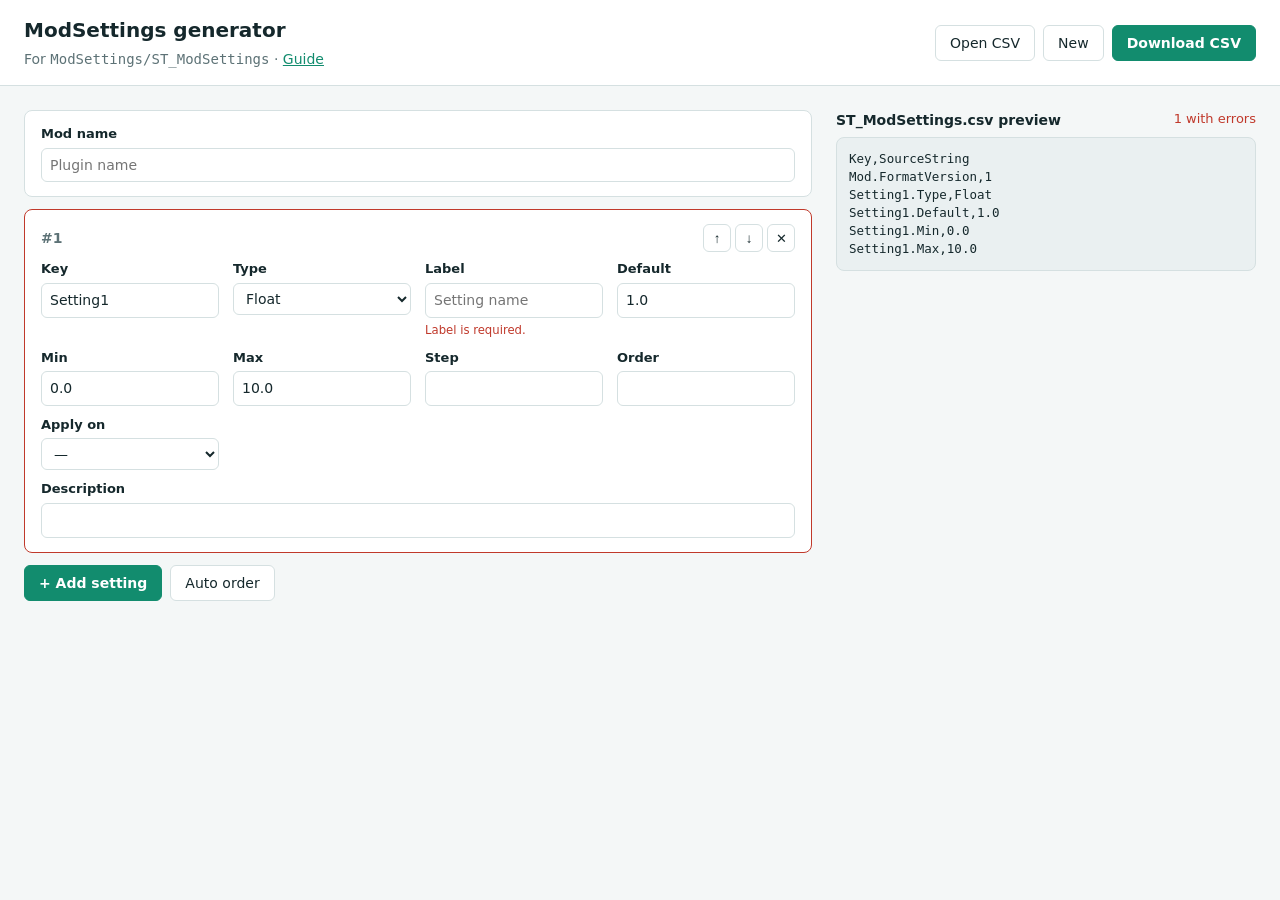
==== docs/index.html @ 6566101a "upd: generator address" ====
<!doctype html>
<html lang="en">
<head>
  <meta charset="utf-8">
  <meta name="viewport" content="width=device-width, initial-scale=1">
  <title>ModSettings Generator</title>
  <link rel="stylesheet" href="style.css">
</head>
<body>
  <header class="top">
    <div>
      <h1>ModSettings generator</h1>
      <p class="sub">For <code>ModSettings/ST_ModSettings</code> ·
        <a href="https://github.com/qertyy777/AbioticFactorModManagerExample/blob/main/README.md">Guide</a></p>
    </div>
    <div class="actions">
      <label class="btn">Open CSV<input type="file" id="file" accept=".csv,text/csv" hidden></label>
      <button class="btn" id="new">New</button>
      <button class="btn primary" id="download">Download CSV</button>
    </div>
  </header>

  <main class="layout">
    <section class="editor">
      <div id="warnings" class="notice" hidden></div>

      <div class="card mod">
        <label class="field wide">
          <span>Mod name</span>
          <input id="displayName" type="text" placeholder="Plugin name">
        </label>
      </div>

      <div id="settings"></div>

      <div class="row-actions">
        <button class="btn primary" id="add">+ Add setting</button>
        <button class="btn" id="renumber" title="Order = 10, 20, 30…">Auto order</button>
      </div>
    </section>

    <aside class="preview">
      <div class="preview-head">
        <span>ST_ModSettings.csv preview</span>
        <span id="status" class="status"></span>
      </div>
      <pre id="csv"></pre>
    </aside>
  </main>

  <div id="drop" class="drop" hidden>Drop CSV</div>

  <script src="csvmodel.js"></script>
  <script src="app.js"></script>
</body>
</html>
---- docs/style.css ----
/* Colours follow the mod.io logo: dark teal background, green accent. */
:root {
  --bg: #f4f7f7;
  --panel: #ffffff;
  --text: #15282c;
  --muted: #5d7276;
  --line: #d5e0e1;
  --accent: #128c6e;
  --accent-text: #ffffff;
  --danger: #c0392b;
  --warn-bg: #fff4dc;
  --warn-text: #7a5300;
  --input: #ffffff;
  --code-bg: #eaf0f1;
}
@media (prefers-color-scheme: dark) {
  :root {
    --bg: #0b1a1e;
    --panel: #12292f;
    --text: #e3eced;
    --muted: #8fa5a8;
    --line: #23424a;
    --accent: #19a383;
    --accent-text: #04140f;
    --danger: #ff7a6b;
    --warn-bg: #3a2f12;
    --warn-text: #f3d48a;
    --input: #0d2125;
    --code-bg: #0d2125;
  }
}

* { box-sizing: border-box; }
body {
  margin: 0;
  background: var(--bg);
  color: var(--text);
  font: 14px/1.45 system-ui, -apple-system, "Segoe UI", Roboto, sans-serif;
}
a { color: var(--accent); }
code, pre { font-family: ui-monospace, "Cascadia Mono", Consolas, monospace; }

.top {
  display: flex;
  flex-wrap: wrap;
  gap: 12px 24px;
  align-items: center;
  justify-content: space-between;
  padding: 16px 24px;
  border-bottom: 1px solid var(--line);
  background: var(--panel);
}
h1 { margin: 0; font-size: 20px; }
.sub { margin: 4px 0 0; color: var(--muted); }
.actions, .row-actions { display: flex; flex-wrap: wrap; gap: 8px; }

.btn {
  display: inline-block;
  padding: 7px 14px;
  border: 1px solid var(--line);
  border-radius: 6px;
  background: var(--panel);
  color: var(--text);
  font: inherit;
  cursor: pointer;
}
.btn:hover { border-color: var(--accent); }
.btn.primary { background: var(--accent); border-color: var(--accent); color: var(--accent-text); font-weight: 600; }

.layout {
  display: grid;
  grid-template-columns: minmax(0, 1fr) minmax(280px, 420px);
  gap: 24px;
  padding: 24px;
  max-width: 1400px;
  margin: 0 auto;
}
@media (max-width: 900px) {
  .layout { grid-template-columns: minmax(0, 1fr); padding: 16px; }
  .top { padding: 16px; }
}

.card {
  background: var(--panel);
  border: 1px solid var(--line);
  border-radius: 8px;
  padding: 14px 16px;
  margin-bottom: 12px;
}
.card.bad { border-color: var(--danger); }
.card-head { display: flex; justify-content: space-between; align-items: center; margin-bottom: 8px; }
.num { color: var(--muted); font-weight: 600; }
.tools { display: flex; gap: 4px; }
.icon {
  width: 28px; height: 28px;
  border: 1px solid var(--line);
  border-radius: 6px;
  background: transparent;
  color: var(--text);
  cursor: pointer;
}
.icon:hover { border-color: var(--accent); }
.icon.danger:hover { border-color: var(--danger); color: var(--danger); }

.grid { display: grid; grid-template-columns: repeat(auto-fill, minmax(170px, 1fr)); gap: 10px 14px; }
.field { display: flex; flex-direction: column; gap: 4px; min-width: 0; }
.field > span { font-weight: 600; font-size: 13px; }
.field em { font-style: normal; font-weight: 400; color: var(--muted); }
.f-description, .f-choices, .field.wide { grid-column: 1 / -1; }
input, select {
  width: 100%;
  padding: 6px 8px;
  border: 1px solid var(--line);
  border-radius: 6px;
  background: var(--input);
  color: var(--text);
  font: inherit;
}
input:focus, select:focus { outline: 2px solid var(--accent); outline-offset: -1px; }
.err { color: var(--danger); min-height: 0; }
.err:empty { display: none; }

.notice {
  background: var(--warn-bg);
  color: var(--warn-text);
  border-radius: 8px;
  padding: 10px 14px;
  margin-bottom: 12px;
}

.preview { position: sticky; top: 16px; align-self: start; }
.preview-head { display: flex; justify-content: space-between; gap: 8px; margin-bottom: 6px; font-weight: 600; }
.status { font-weight: 400; font-size: 13px; }
.status.ok { color: var(--accent); }
.status.warn { color: var(--danger); }
pre {
  margin: 0;
  padding: 12px;
  background: var(--code-bg);
  border: 1px solid var(--line);
  border-radius: 8px;
  max-height: calc(100vh - 140px);
  overflow: auto;
  font-size: 12.5px;
  white-space: pre;
}
@media (max-width: 900px) { .preview { position: static; } pre { max-height: 50vh; } }

.drop {
  position: fixed;
  inset: 0;
  display: flex;
  align-items: center;
  justify-content: center;
  background: rgba(18, 140, 110, 0.85);
  color: #fff;
  font-size: 22px;
  font-weight: 600;
  pointer-events: none;
}
.drop[hidden] { display: none; }
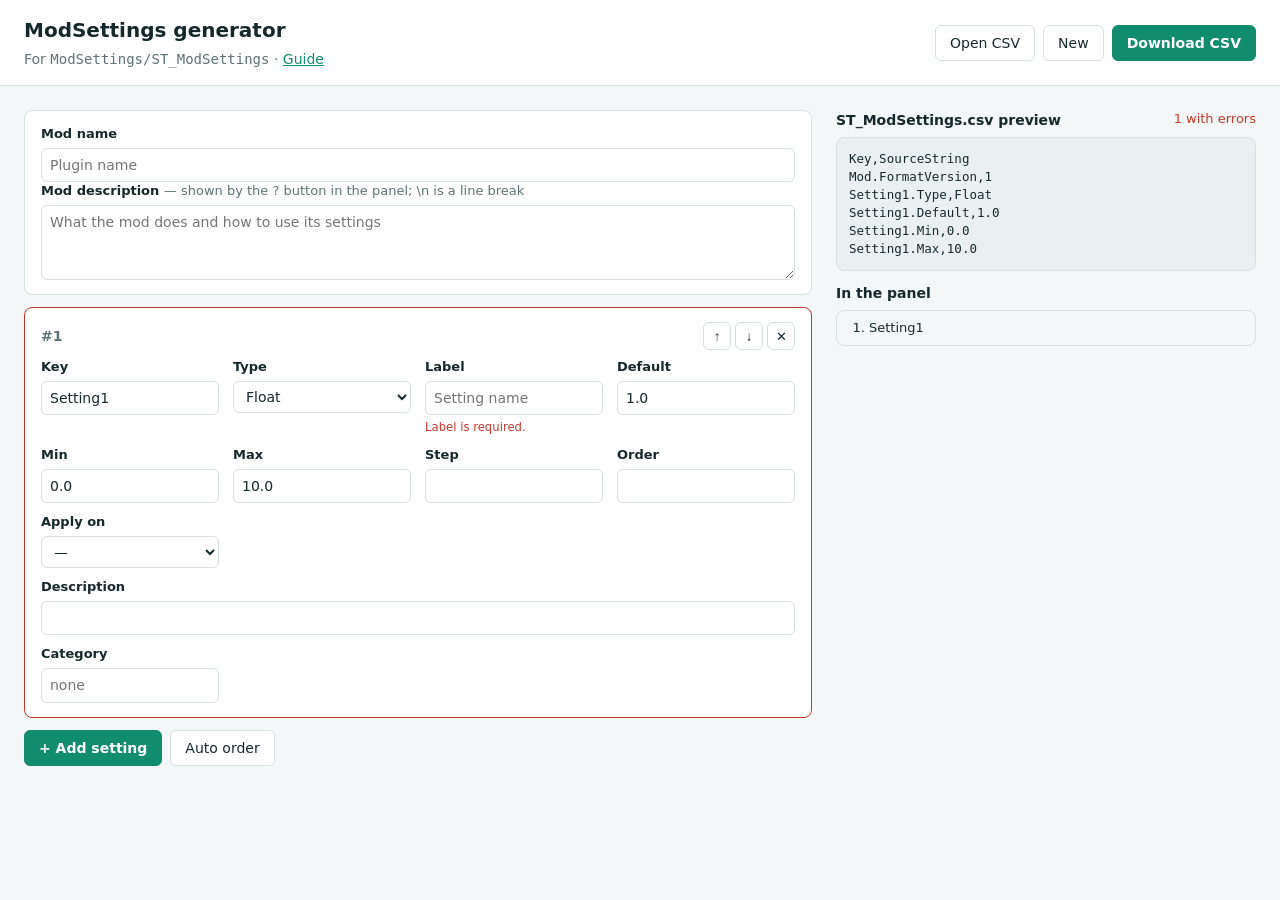
==== commit 49cb825b: "add: new format version generator" ====
--- a/docs/index.html
+++ b/docs/index.html
@@ -29,7 +29,12 @@
           <span>Mod name</span>
           <input id="displayName" type="text" placeholder="Plugin name">
         </label>
+        <label class="field wide">
+          <span>Mod description <em>— shown by the ? button in the panel; \n is a line break</em></span>
+          <textarea id="description" rows="3" placeholder="What the mod does and how to use its settings"></textarea>
+        </label>
       </div>
+      <datalist id="categories"></datalist>
 
       <div id="settings"></div>
 
@@ -45,6 +50,8 @@
         <span id="status" class="status"></span>
       </div>
       <pre id="csv"></pre>
+      <div class="preview-head"><span>In the panel</span></div>
+      <ol id="panel-order" class="panel-order"></ol>
     </aside>
   </main>
 
--- a/docs/style.css
+++ b/docs/style.css
@@ -107,7 +107,7 @@
 .field > span { font-weight: 600; font-size: 13px; }
 .field em { font-style: normal; font-weight: 400; color: var(--muted); }
 .f-description, .f-choices, .field.wide { grid-column: 1 / -1; }
-input, select {
+input, select, textarea {
   width: 100%;
   padding: 6px 8px;
   border: 1px solid var(--line);
@@ -116,7 +116,8 @@
   color: var(--text);
   font: inherit;
 }
-input:focus, select:focus { outline: 2px solid var(--accent); outline-offset: -1px; }
+textarea { resize: vertical; }
+input:focus, select:focus, textarea:focus { outline: 2px solid var(--accent); outline-offset: -1px; }
 .err { color: var(--danger); min-height: 0; }
 .err:empty { display: none; }
 
@@ -139,12 +140,24 @@
   background: var(--code-bg);
   border: 1px solid var(--line);
   border-radius: 8px;
-  max-height: calc(100vh - 140px);
+  max-height: calc(60vh - 80px);
   overflow: auto;
   font-size: 12.5px;
   white-space: pre;
 }
-@media (max-width: 900px) { .preview { position: static; } pre { max-height: 50vh; } }
+.panel-order {
+  margin: 0;
+  padding: 8px 12px 8px 32px;
+  border: 1px solid var(--line);
+  border-radius: 8px;
+  max-height: calc(40vh - 60px);
+  overflow: auto;
+  font-size: 13px;
+}
+.preview .preview-head + .panel-order { margin-top: 0; }
+.preview pre + .preview-head { margin-top: 12px; }
+.panel-order .header { list-style: none; margin: 6px 0 2px -20px; font-weight: 600; }
+@media (max-width: 900px) { .preview { position: static; } pre, .panel-order { max-height: 50vh; } }
 
 .drop {
   position: fixed;
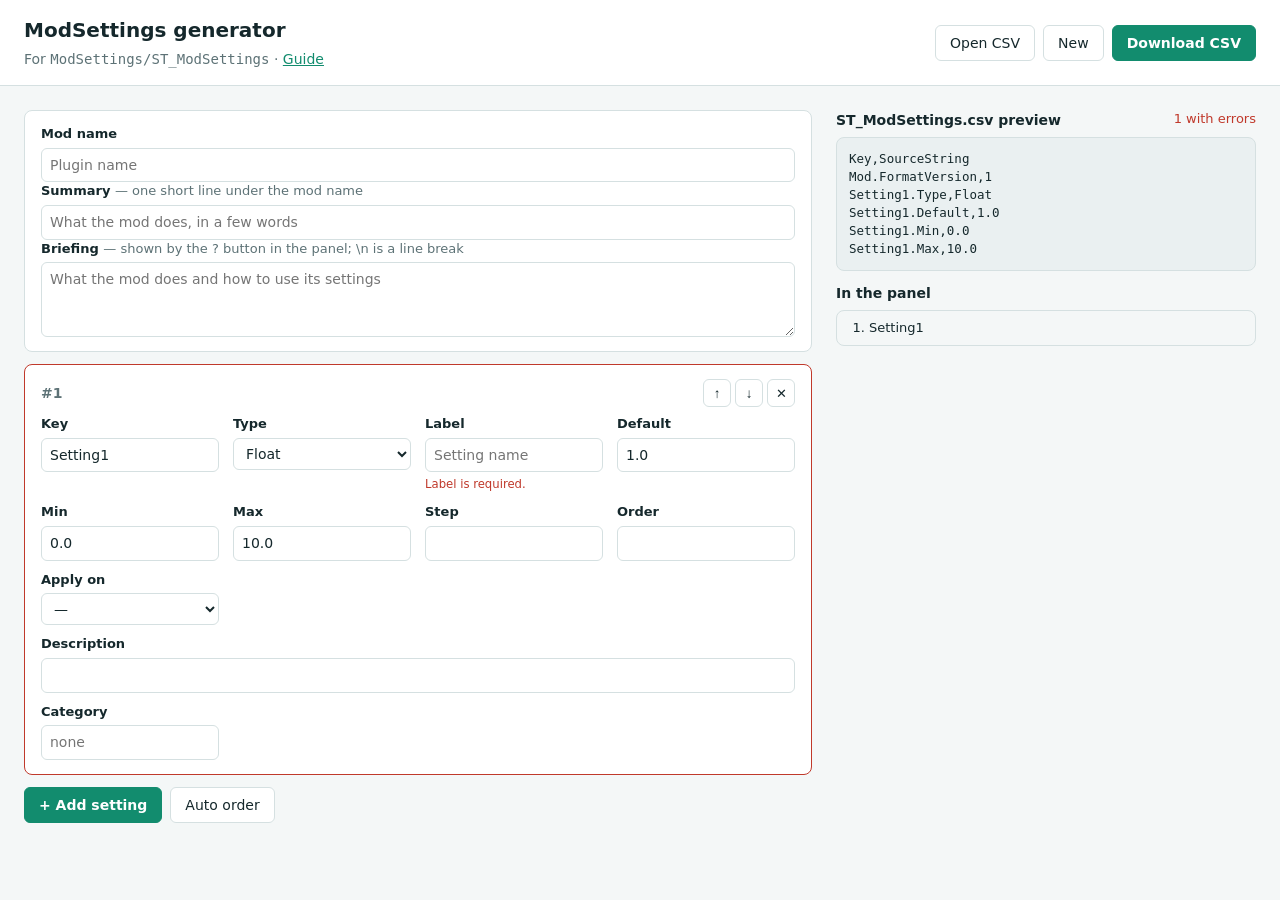
==== commit 548276dd: "upd: web builder and config" ====
--- a/docs/index.html
+++ b/docs/index.html
@@ -30,11 +30,19 @@
           <input id="displayName" type="text" placeholder="Plugin name">
         </label>
         <label class="field wide">
-          <span>Mod description <em>— shown by the ? button in the panel; \n is a line break</em></span>
+          <span>Summary <em>— one short line under the mod name</em></span>
+          <input id="summary" type="text" placeholder="What the mod does, in a few words">
+        </label>
+        <label class="field wide">
+          <span>Briefing <em>— shown by the ? button in the panel; \n is a line break</em></span>
           <textarea id="description" rows="3" placeholder="What the mod does and how to use its settings"></textarea>
         </label>
       </div>
       <datalist id="categories"></datalist>
+      <div class="card mod" id="categories-card" hidden>
+        <div class="field wide"><span>Categories <em>— a description is shown under the category header</em></span></div>
+        <div id="categories-list" class="grid"></div>
+      </div>
 
       <div id="settings"></div>
 
